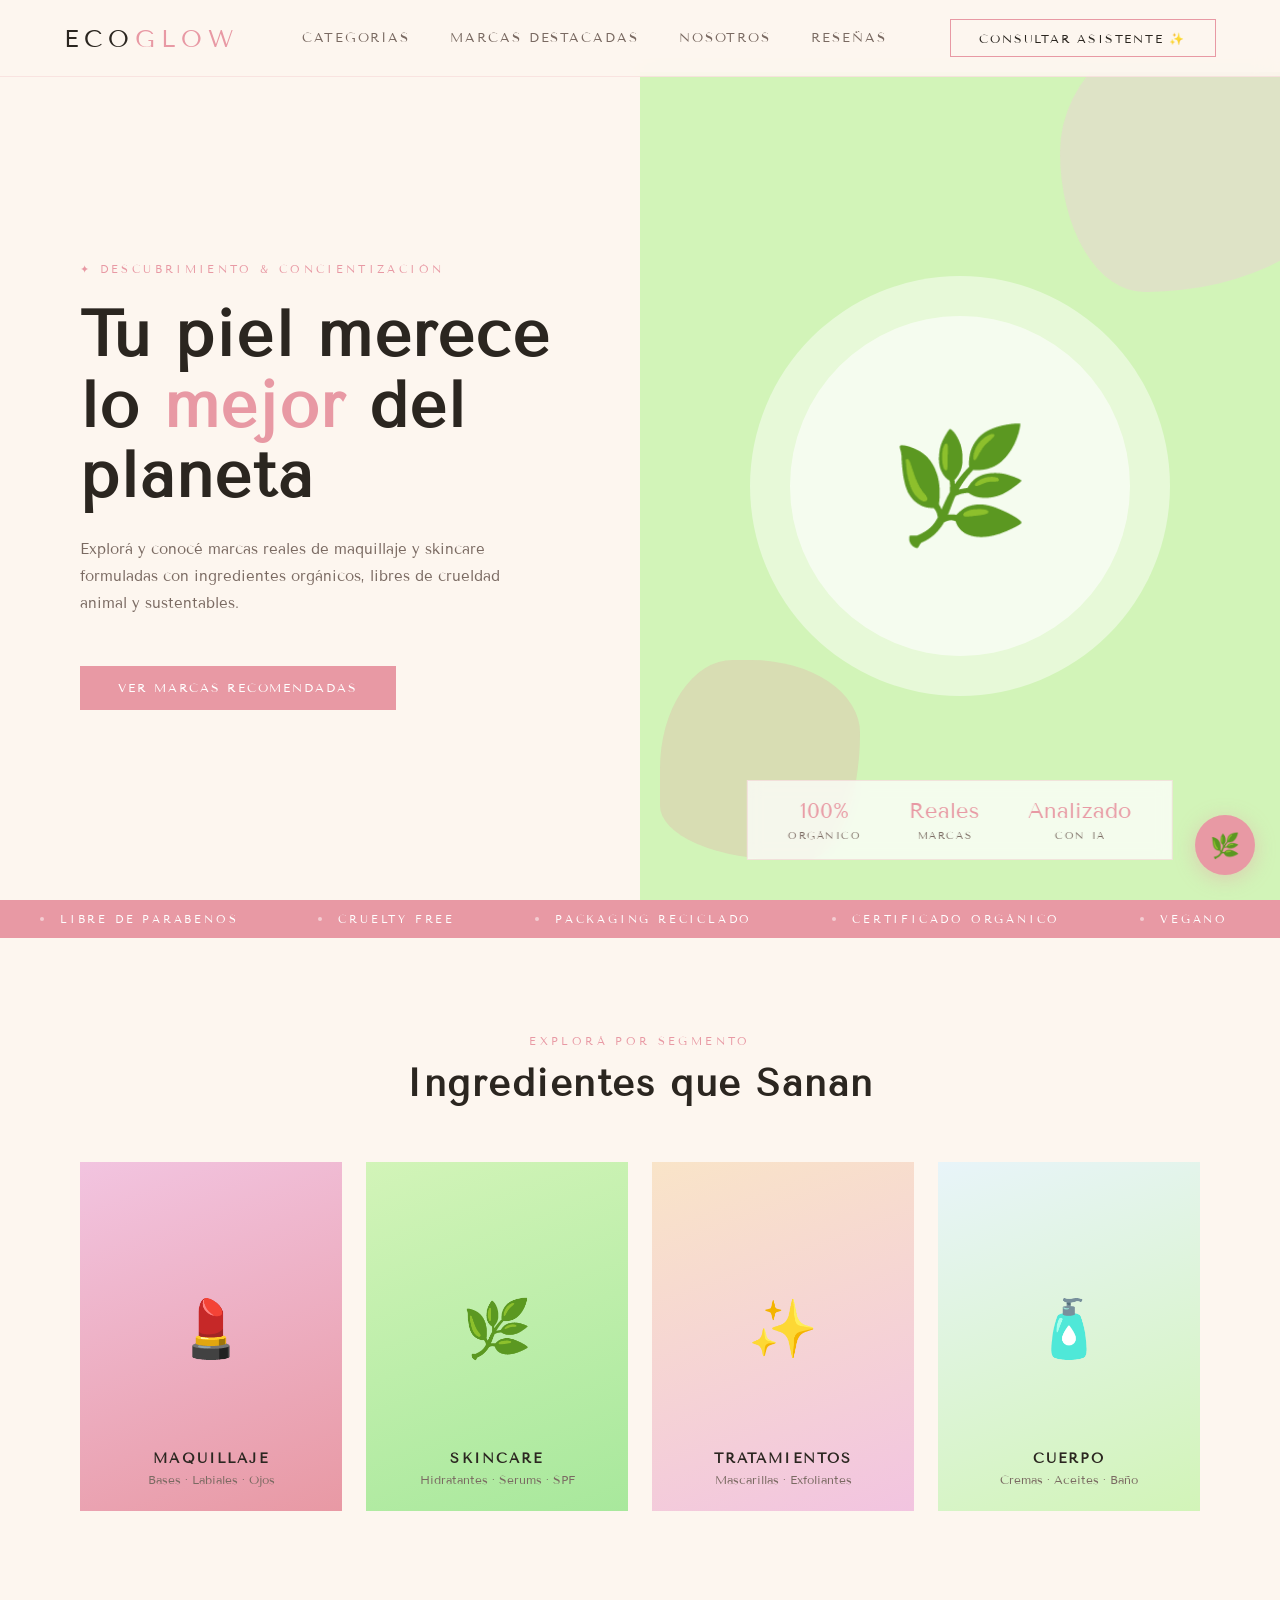
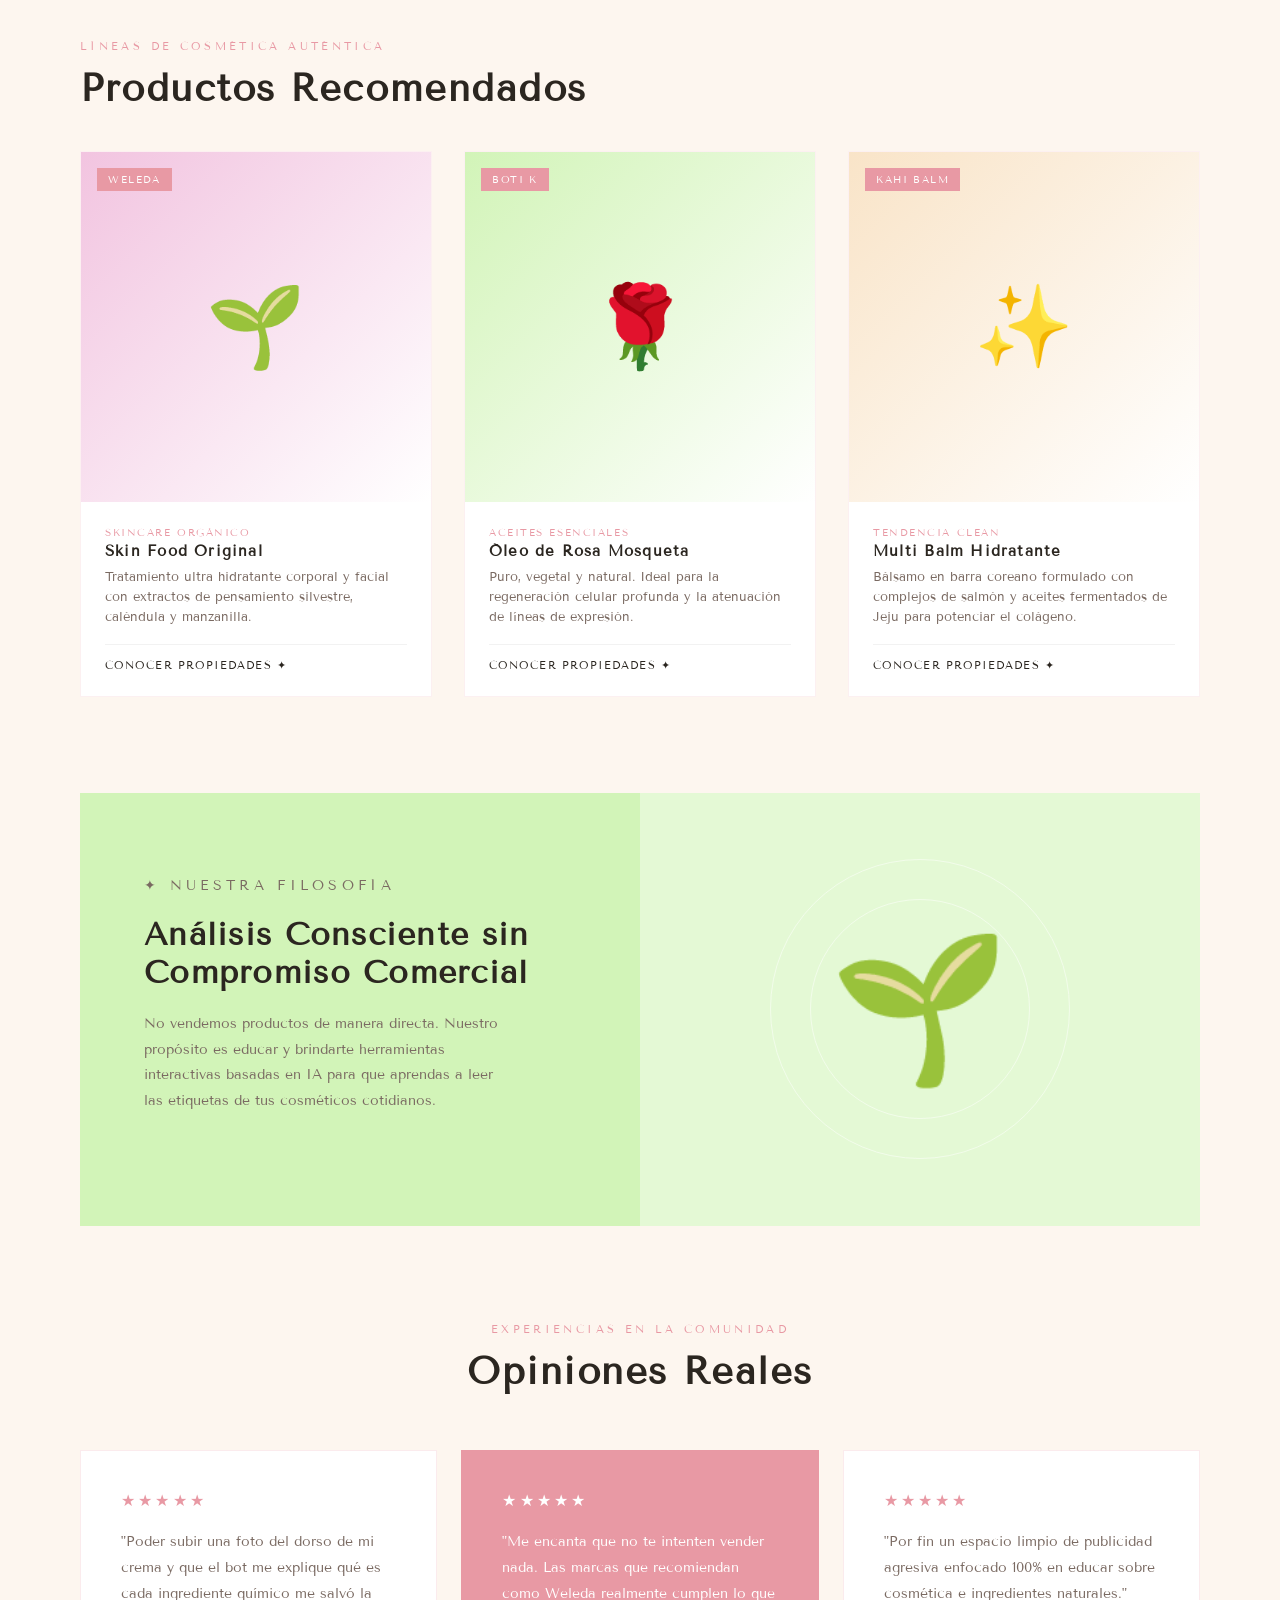
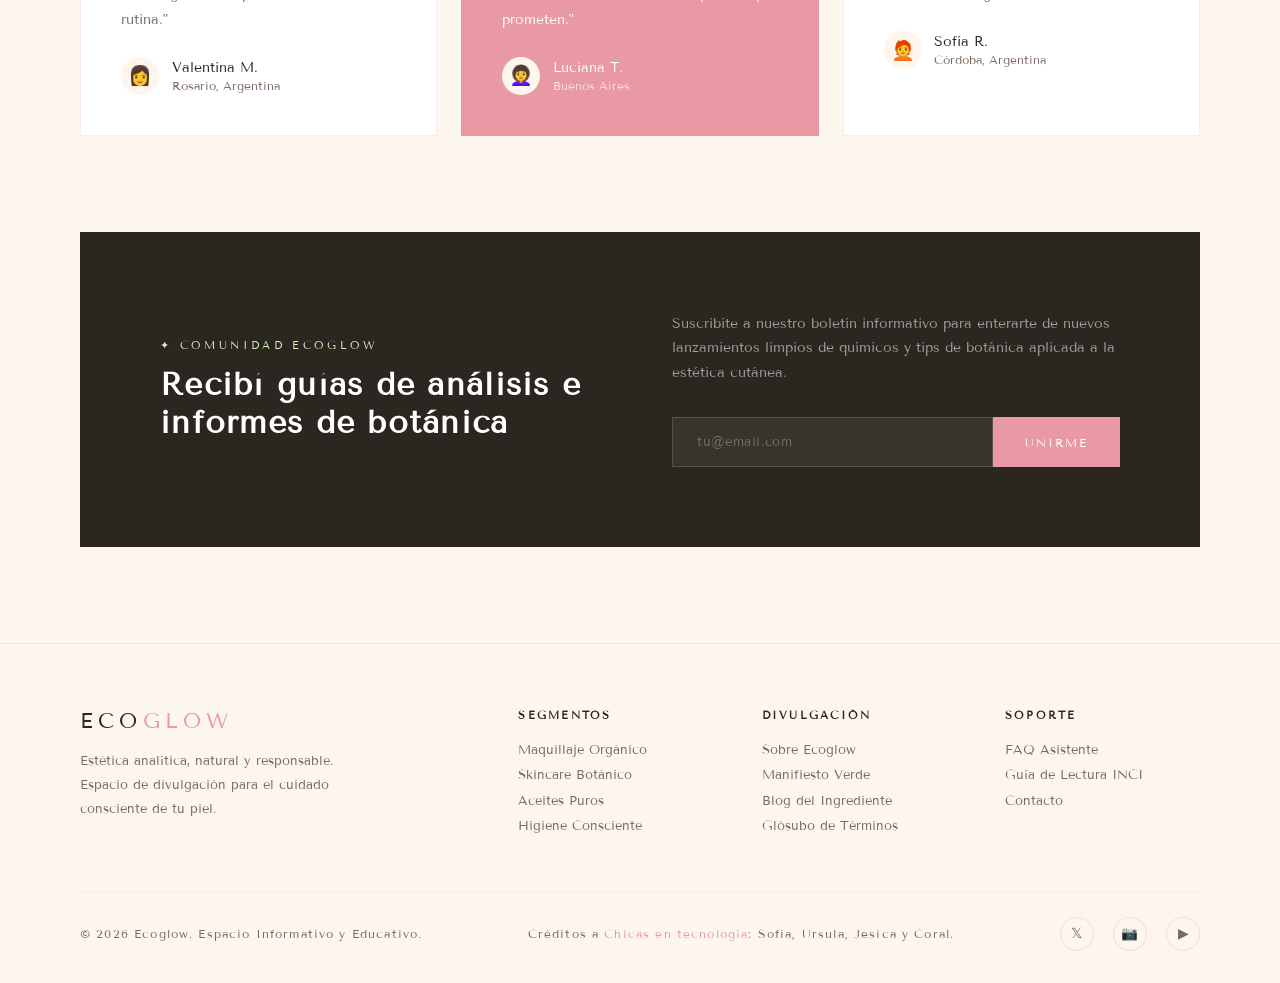
==== ecoglow.html @ 587077df "Add files via upload Ecoglow completo (html+css+script)" ====
<!DOCTYPE html>
<html lang="es">
<head>
  <meta charset="UTF-8" />
  <meta name="viewport" content="width=device-width, initial-scale=1.0"/>
  <title>Ecoglow — Belleza Consciente</title>
  <link href="https://fonts.googleapis.com/css2?family=Tenor+Sans&display=swap" rel="stylesheet"/>
  <style>
    /* ── VARIABLES ── */
    :root {
      --pink-lace:  #F2C4E0;
      --sea-pink:   #E899A4;
      --gossip:     #D2F4B8;
      --cream:      #FDF6EF;
      --dark:       #2B2620;
      --mid:        #7A6A62;
      --white:      #FFFFFF;
      --font:       'Tenor Sans', serif;
    }

    /* ── RESET ── */
    *, *::before, *::after { box-sizing: border-box; margin: 0; padding: 0; }
    html { scroll-behavior: smooth; }
    body {
      font-family: var(--font);
      background: var(--cream);
      color: var(--dark);
      overflow-x: hidden;
    }
    a { text-decoration: none; color: inherit; }
    img { display: block; max-width: 100%; }

    /* ── SCROLLBAR ── */
    ::-webkit-scrollbar { width: 6px; }
    ::-webkit-scrollbar-track { background: var(--cream); }
    ::-webkit-scrollbar-thumb { background: var(--sea-pink); border-radius: 10px; }

    /* ══════════════════════════════════
       NAV
    ══════════════════════════════════ */
    nav {
      position: fixed; top: 0; left: 0; right: 0; z-index: 100;
      display: flex; align-items: center; justify-content: space-between;
      padding: 1.2rem 4rem;
      background: rgba(253,246,239,0.85);
      backdrop-filter: blur(12px);
      border-bottom: 1px solid rgba(232,153,164,0.2);
    }
    .nav-logo {
      font-size: 1.5rem;
      letter-spacing: .25em;
      text-transform: uppercase;
      color: var(--dark);
    }
    .nav-logo span { color: var(--sea-pink); }
    .nav-links {
      display: flex; gap: 2.5rem;
      list-style: none;
      font-size: .8rem;
      letter-spacing: .15em;
      text-transform: uppercase;
    }
    .nav-links a {
      position: relative;
      color: var(--mid);
      transition: color .3s;
    }
    .nav-links a::after {
      content: '';
      position: absolute; left: 0; bottom: -3px;
      width: 0; height: 1px;
      background: var(--sea-pink);
      transition: width .3s;
    }
    .nav-links a:hover { color: var(--dark); }
    .nav-links a:hover::after { width: 100%; }
    .nav-cta {
      font-family: var(--font);
      font-size: .75rem;
      letter-spacing: .15em;
      text-transform: uppercase;
      padding: .65rem 1.8rem;
      border: 1px solid var(--sea-pink);
      background: transparent;
      color: var(--dark);
      cursor: pointer;
      transition: background .3s, color .3s;
    }
    .nav-cta:hover { background: var(--sea-pink); color: var(--white); }

    /* ── HERO ── */
    .hero {
      min-height: 100vh;
      display: grid;
      grid-template-columns: 1fr 1fr;
      padding-top: 72px;
      overflow: hidden;
    }
    .hero-left {
      display: flex; flex-direction: column;
      justify-content: center;
      padding: 5rem 4rem 5rem 5rem;
      background: var(--cream);
      animation: fadeUp .9s ease both;
    }
    .hero-tag {
      font-size: .7rem;
      letter-spacing: .3em;
      text-transform: uppercase;
      color: var(--sea-pink);
      margin-bottom: 1.5rem;
    }
    .hero-title {
      font-size: clamp(2.8rem, 5vw, 4.5rem);
      line-height: 1.1;
      letter-spacing: .02em;
      color: var(--dark);
      margin-bottom: 1.5rem;
    }
    .hero-title em {
      font-style: normal;
      color: var(--sea-pink);
    }
    .hero-sub {
      font-size: .95rem;
      line-height: 1.8;
      color: var(--mid);
      max-width: 440px;
      margin-bottom: 3rem;
    }
    .hero-btns { display: flex; gap: 1rem; flex-wrap: wrap; }
    .btn-primary {
      font-family: var(--font);
      font-size: .78rem;
      letter-spacing: .15em;
      text-transform: uppercase;
      padding: .9rem 2.4rem;
      background: var(--sea-pink);
      color: var(--white);
      border: none;
      cursor: pointer;
      transition: background .3s, transform .2s;
    }
    .btn-primary:hover { background: #d97a87; transform: translateY(-2px); }
    .btn-secondary {
      font-family: var(--font);
      font-size: .78rem;
      letter-spacing: .15em;
      text-transform: uppercase;
      padding: .9rem 2.4rem;
      background: transparent;
      color: var(--dark);
      border: 1px solid var(--dark);
      cursor: pointer;
      transition: border-color .3s, color .3s;
    }
    .btn-secondary:hover { border-color: var(--sea-pink); color: var(--sea-pink); }

    .hero-right {
      position: relative;
      background: var(--gossip);
      overflow: hidden;
      animation: fadeIn 1.2s ease both;
    }
    .hero-right-inner {
      width: 100%; height: 100%;
      display: flex; align-items: center; justify-content: center;
    }
    .hero-circle {
      width: 420px; height: 420px;
      border-radius: 50%;
      background: rgba(255,255,255,0.45);
      display: flex; align-items: center; justify-content: center;
      position: relative;
    }
    .hero-circle-inner {
      width: 340px; height: 340px;
      border-radius: 50%;
      background: rgba(255,255,255,0.6);
      display: flex; align-items: center; justify-content: center;
      font-size: 7rem;
    }
    .hero-blob {
      position: absolute;
      width: 280px; height: 280px;
      border-radius: 60% 40% 70% 30% / 50% 60% 40% 50%;
      background: rgba(242,196,224,0.35);
      top: -60px; right: -60px;
      animation: morphBlob 8s ease-in-out infinite;
    }
    .hero-blob2 {
      position: absolute;
      width: 200px; height: 200px;
      border-radius: 40% 60% 30% 70% / 60% 40% 70% 30%;
      background: rgba(232,153,164,0.25);
      bottom: 40px; left: 20px;
      animation: morphBlob 10s ease-in-out infinite reverse;
    }
    .hero-stats {
      position: absolute;
      bottom: 2.5rem; left: 50%;
      transform: translateX(-50%);
      display: flex; gap: 3rem;
      background: rgba(255,255,255,0.75);
      backdrop-filter: blur(8px);
      padding: 1rem 2.5rem;
      border: 1px solid rgba(232,153,164,0.25);
      white-space: nowrap;
    }
    .stat { text-align: center; }
    .stat-num {
      font-size: 1.4rem;
      color: var(--sea-pink);
      display: block;
    }
    .stat-lbl {
      font-size: .65rem;
      letter-spacing: .15em;
      text-transform: uppercase;
      color: var(--mid);
    }

    /* ══════════════════════════════════
       MARQUEE BAND
    ══════════════════════════════════ */
    .marquee-band {
      background: var(--sea-pink);
      padding: .75rem 0;
      overflow: hidden;
    }
    .marquee-track {
      display: flex;
      width: max-content;
      animation: marqueeScroll 22s linear infinite;
    }
    .marquee-item {
      font-size: .7rem;
      letter-spacing: .25em;
      text-transform: uppercase;
      color: var(--white);
      padding: 0 2.5rem;
      display: flex; align-items: center; gap: 1rem;
    }
    .marquee-dot {
      width: 4px; height: 4px;
      border-radius: 50%;
      background: rgba(255,255,255,0.5);
      flex-shrink: 0;
    }

    /* ══════════════════════════════════
       CATEGORÍAS
    ══════════════════════════════════ */
    .section-cats {
      padding: 6rem 5rem;
    }
    .section-header {
      text-align: center;
      margin-bottom: 3.5rem;
    }
    .section-eyebrow {
      font-size: .7rem;
      letter-spacing: .3em;
      text-transform: uppercase;
      color: var(--sea-pink);
      margin-bottom: .8rem;
    }
    .section-title {
      font-size: clamp(1.8rem, 3vw, 2.8rem);
      letter-spacing: .04em;
      color: var(--dark);
    }
    .cats-grid {
      display: grid;
      grid-template-columns: repeat(4, 1fr);
      gap: 1.5rem;
    }
    .cat-card {
      position: relative;
      aspect-ratio: 3/4;
      overflow: hidden;
      cursor: pointer;
    }
    .cat-card-bg {
      width: 100%; height: 100%;
      transition: transform .6s ease;
    }
    .cat-card:hover .cat-card-bg { transform: scale(1.04); }
    .cat-card:nth-child(1) .cat-card-bg { background: linear-gradient(160deg, var(--pink-lace) 0%, var(--sea-pink) 100%); }
    .cat-card:nth-child(2) .cat-card-bg { background: linear-gradient(160deg, var(--gossip) 0%, #a8e89c 100%); }
    .cat-card:nth-child(3) .cat-card-bg { background: linear-gradient(160deg, #f9e4c8 0%, var(--pink-lace) 100%); }
    .cat-card:nth-child(4) .cat-card-bg { background: linear-gradient(160deg, #e8f4f9 0%, var(--gossip) 100%); }

    .cat-icon {
      position: absolute;
      top: 50%; left: 50%;
      transform: translate(-50%, -60%);
      font-size: 3.5rem;
    }
    .cat-label {
      position: absolute;
      bottom: 1.5rem; left: 1.5rem; right: 1.5rem;
      text-align: center;
    }
    .cat-label h3 {
      font-size: .9rem;
      letter-spacing: .15em;
      text-transform: uppercase;
      color: var(--dark);
      margin-bottom: .3rem;
    }
    .cat-label p {
      font-size: .75rem;
      color: var(--mid);
    }

    /* ══════════════════════════════════
       FEATURED PRODUCTOS
    ══════════════════════════════════ */
    .section-products {
      padding: 2rem 5rem 6rem;
    }
    .products-top {
      display: flex; align-items: flex-end; justify-content: space-between;
      margin-bottom: 2.5rem;
    }
    .view-all {
      font-size: .75rem;
      letter-spacing: .15em;
      text-transform: uppercase;
      color: var(--sea-pink);
      border-bottom: 1px solid var(--sea-pink);
      padding-bottom: 2px;
      cursor: pointer;
      transition: opacity .3s;
    }
    .view-all:hover { opacity: .6; }
    .products-grid {
      display: grid;
      grid-template-columns: repeat(3, 1fr);
      gap: 2rem;
    }
    .product-card {
      position: relative;
      background: var(--white);
      border: 1px solid rgba(232,153,164,0.15);
      transition: box-shadow .3s, transform .3s;
      cursor: pointer;
    }
    .product-card:hover {
      box-shadow: 0 16px 48px rgba(232,153,164,0.15);
      transform: translateY(-4px);
    }
    .product-img {
      aspect-ratio: 1;
      display: flex; align-items: center; justify-content: center;
      font-size: 5rem;
      position: relative;
      overflow: hidden;
    }
    .product-card:nth-child(1) .product-img { background: linear-gradient(135deg, var(--pink-lace), #fff); }
    .product-card:nth-child(2) .product-img { background: linear-gradient(135deg, var(--gossip), #fff); }
    .product-card:nth-child(3) .product-img { background: linear-gradient(135deg, #f9e4c8, #fff); }

    .product-badge {
      position: absolute;
      top: 1rem; left: 1rem;
      font-size: .6rem;
      letter-spacing: .15em;
      text-transform: uppercase;
      background: var(--sea-pink);
      color: var(--white);
      padding: .3rem .7rem;
    }
    .product-info { padding: 1.5rem; }
    .product-brand-tag {
      font-size: .65rem;
      letter-spacing: .15em;
      text-transform: uppercase;
      color: var(--sea-pink);
      margin-bottom: .2rem;
    }
    .product-name {
      font-size: .95rem;
      letter-spacing: .08em;
      color: var(--dark);
      margin-bottom: .4rem;
    }
    .product-desc {
      font-size: .8rem;
      color: var(--mid);
      line-height: 1.6;
      margin-bottom: 1rem;
    }
    .product-footer {
      display: flex; align-items: center; justify-content: space-between;
      border-top: 1px solid rgba(0,0,0,0.05);
      padding-top: .8rem;
    }
    .product-info-link {
      font-family: var(--font);
      font-size: .68rem;
      letter-spacing: .1em;
      text-transform: uppercase;
      color: var(--dark);
      display: flex; align-items: center; gap: .3rem;
    }
    .product-card:hover .product-info-link { color: var(--sea-pink); }

    /* ══════════════════════════════════
       BANNER VERDE
    ══════════════════════════════════ */
    .banner-eco {
      margin: 0 5rem 6rem;
      background: var(--gossip);
      display: grid;
      grid-template-columns: 1fr 1fr;
      overflow: hidden;
      min-height: 420px;
    }
    .banner-content {
      padding: 5rem 4rem;
      display: flex; flex-direction: column; justify-content: center;
    }
    .banner-content .section-eyebrow { text-align: left; margin-bottom: 1rem; }
    .banner-content h2 {
      font-size: clamp(1.8rem, 2.5vw, 2.4rem);
      letter-spacing: .04em;
      color: var(--dark);
      margin-bottom: 1.2rem;
      line-height: 1.2;
    }
    .banner-content p {
      font-size: .9rem;
      line-height: 1.8;
      color: var(--mid);
      margin-bottom: 2rem;
      max-width: 360px;
    }
    .banner-visual {
      background: rgba(255,255,255,0.4);
      display: flex; align-items: center; justify-content: center;
      font-size: 9rem;
      position: relative;
      overflow: hidden;
    }
    .banner-visual::before {
      content: '';
      position: absolute;
      width: 300px; height: 300px;
      border-radius: 50%;
      border: 1px solid rgba(255,255,255,0.5);
      top: 50%; left: 50%;
      transform: translate(-50%, -50%);
    }
    .banner-visual::after {
      content: '';
      position: absolute;
      width: 220px; height: 220px;
      border-radius: 50%;
      border: 1px solid rgba(255,255,255,0.5);
      top: 50%; left: 50%;
      transform: translate(-50%, -50%);
    }

    /* ══════════════════════════════════
       CARRUSEL TESTIMONIOS
    ══════════════════════════════════ */
    .section-testimonials {
      padding: 0 5rem 6rem;
    }
    .testimonials-grid {
      display: grid;
      grid-template-columns: repeat(3, 1fr);
      gap: 1.5rem;
      margin-top: 3rem;
    }
    .testimonial-card {
      padding: 2.5rem;
      border: 1px solid rgba(232,153,164,0.2);
      background: var(--white);
      position: relative;
      transition: transform .3s;
    }
    .testimonial-card:hover { transform: translateY(-4px); }
    .testimonial-card:nth-child(2) {
      background: var(--sea-pink);
      border-color: var(--sea-pink);
    }
    .testimonial-card:nth-child(2) .t-text,
    .testimonial-card:nth-child(2) .t-name { color: var(--white); }
    .testimonial-card:nth-child(2) .t-role { color: rgba(255,255,255,0.7); }
    .testimonial-card:nth-child(2) .t-stars { color: var(--white); }
    .t-stars {
      font-size: 1rem;
      color: var(--sea-pink);
      letter-spacing: .2em;
      margin-bottom: 1.2rem;
    }
    .t-text {
      font-size: .9rem;
      line-height: 1.8;
      color: var(--mid);
      margin-bottom: 1.5rem;
    }
    .t-author { display: flex; align-items: center; gap: .8rem; }
    .t-avatar {
      width: 38px; height: 38px;
      border-radius: 50%;
      font-size: 1.2rem;
      display: flex; align-items: center; justify-content: center;
      background: var(--cream);
    }
    .t-name { font-size: .85rem; color: var(--dark); }
    .t-role { font-size: .72rem; color: var(--mid); margin-top: .1rem; }

    /* ══════════════════════════════════
       NEWSLETTER
    ══════════════════════════════════ */
    .section-newsletter {
      margin: 0 5rem 6rem;
      background: var(--dark);
      padding: 5rem 5rem;
      display: grid;
      grid-template-columns: 1fr 1fr;
      gap: 4rem;
      align-items: center;
    }
    .nl-left .section-eyebrow { text-align: left; color: var(--gossip); }
    .nl-left h2 {
      font-size: clamp(1.8rem, 2.5vw, 2.4rem);
      letter-spacing: .04em;
      color: var(--white);
      margin-top: .8rem;
      line-height: 1.2;
    }
    .nl-right p {
      font-size: .85rem;
      color: rgba(255,255,255,0.55);
      line-height: 1.8;
      margin-bottom: 2rem;
    }
    .nl-form {
      display: flex;
      gap: 0;
    }
    .nl-form input {
      flex: 1;
      font-family: var(--font);
      font-size: .8rem;
      letter-spacing: .05em;
      padding: 1rem 1.5rem;
      border: 1px solid rgba(255,255,255,0.15);
      background: rgba(255,255,255,0.06);
      color: var(--white);
      outline: none;
      transition: border-color .3s;
    }
    .nl-form input::placeholder { color: rgba(255,255,255,0.3); }
    .nl-form input:focus { border-color: var(--sea-pink); }
    .nl-form button {
      font-family: var(--font);
      font-size: .75rem;
      letter-spacing: .15em;
      text-transform: uppercase;
      padding: 1rem 2rem;
      background: var(--sea-pink);
      color: var(--white);
      border: none;
      cursor: pointer;
      white-space: nowrap;
      transition: background .3s;
    }
    .nl-form button:hover { background: #d97a87; }

    /* ══════════════════════════════════
       FOOTER
    ══════════════════════════════════ */
    footer {
      background: var(--cream);
      border-top: 1px solid rgba(232,153,164,0.2);
      padding: 4rem 5rem 2rem;
    }
    .footer-grid {
      display: grid;
      grid-template-columns: 2fr 1fr 1fr 1fr;
      gap: 3rem;
      margin-bottom: 3rem;
    }
    .footer-brand .nav-logo {
      font-size: 1.3rem;
      margin-bottom: 1rem;
    }
    .footer-brand p {
      font-size: .82rem;
      line-height: 1.8;
      color: var(--mid);
      max-width: 260px;
    }
    .footer-col h4 {
      font-size: .7rem;
      letter-spacing: .2em;
      text-transform: uppercase;
      color: var(--dark);
      margin-bottom: 1.2rem;
    }
    .footer-col ul { list-style: none; }
    .footer-col ul li {
      margin-bottom: .6rem;
      font-size: .82rem;
      color: var(--mid);
      cursor: pointer;
      transition: color .3s;
    }
    .footer-col ul li:hover { color: var(--sea-pink); }
    .footer-bottom {
      border-top: 1px solid rgba(232,153,164,0.15);
      padding-top: 1.5rem;
      display: flex; align-items: center; justify-content: space-between;
    }
    .footer-bottom p {
      font-size: .72rem;
      letter-spacing: .1em;
      color: var(--mid);
    }
    .footer-credits {
      font-size: .72rem;
      letter-spacing: .05em;
      color: var(--mid);
    }
    .footer-credits span {
      color: var(--sea-pink);
    }
    .footer-socials { display: flex; gap: 1.2rem; }
    .social-icon {
      width: 34px; height: 34px;
      border: 1px solid rgba(232,153,164,0.3);
      border-radius: 50%;
      display: flex; align-items: center; justify-content: center;
      font-size: .85rem;
      color: var(--mid);
      cursor: pointer;
      transition: border-color .3s, color .3s, background .3s;
    }
    .social-icon:hover {
      border-color: var(--sea-pink);
      color: var(--sea-pink);
    }

    /* ══════════════════════════════════
       ASISTENTE DE CHAT (ECOGLOW INTEGRACIÓN)
    ══════════════════════════════════ */
    #chat-button {
      position: fixed; bottom: 25px; right: 25px;
      width: 60px; height: 60px; background: var(--sea-pink);
      border-radius: 50%; box-shadow: 0 4px 20px rgba(232,153,164,0.4);
      color: white; font-size: 24px;
      display: flex; align-items: center; justify-content: center;
      cursor: pointer; transition: transform 0.3s ease, background 0.3s ease;
      z-index: 9999;
    }
    #chat-button:hover { transform: scale(1.08); background: #d97a87; }

    #chat-container {
      position: fixed; bottom: 95px; right: 25px;
      width: 360px; height: 520px;
      background: rgba(253, 246, 239, 0.9);
      backdrop-filter: blur(12px); -webkit-backdrop-filter: blur(12px);
      border: 1px solid rgba(232, 153, 164, 0.3);
      border-radius: 16px; box-shadow: 0 12px 40px rgba(43, 38, 32, 0.12);
      display: none; flex-direction: column; overflow: hidden; z-index: 9998;
      font-family: var(--font);
    }

    #chat-header {
      background: var(--sea-pink); color: var(--white); padding: 15px 20px;
      font-size: .85rem; letter-spacing: 0.1em; text-transform: uppercase;
      display: flex; justify-content: space-between; align-items: center;
    }
    #close-btn { cursor: pointer; font-size: 20px; opacity: 0.8; }

    #chat-box { flex: 1; padding: 15px; overflow-y: auto; display: flex; flex-direction: column; gap: 10px; font-family: sans-serif; }

    .message { max-width: 80%; padding: 10px 14px; border-radius: 14px; font-size: 13px; line-height: 1.4; word-wrap: break-word; animation: fadeIn 0.3s ease; }
    .user-message { background: var(--sea-pink); color: var(--white); align-self: flex-end; border-bottom-right-radius: 2px; }
    .bot-message { background: var(--white); color: var(--dark); align-self: flex-start; border-bottom-left-radius: 2px; border: 1px solid rgba(232,153,164,0.15); }
    
    .chat-img { max-width: 100%; border-radius: 8px; margin-top: 5px; display: block; }

    #input-container { padding: 12px; background: rgba(253, 246, 239, 0.6); border-top: 1px solid rgba(232, 153, 164, 0.15); display: flex; gap: 8px; align-items: center; position: relative; }
    #user-input { flex: 1; padding: 10px 14px; border: 1px solid rgba(232, 153, 164, 0.25); border-radius: 20px; outline: none; font-size: 13px; background: var(--white); color: var(--dark); }
    #user-input:focus { border-color: var(--sea-pink); }
    
    .file-label { background: var(--white); color: var(--mid); width: 36px; height: 36px; border-radius: 50%; display: flex; align-items: center; justify-content: center; cursor: pointer; font-size: 16px; transition: background 0.2s; border: 1px solid rgba(232,153,164,0.15); }
    .file-label:hover { background: var(--cream); }
    #file-input { display: none; }

    #send-btn { background: var(--dark); color: var(--white); border: none; width: 36px; height: 36px; border-radius: 50%; cursor: pointer; display: flex; align-items: center; justify-content: center; font-size: 14px; transition: background .3s; }
    #send-btn:hover { background: var(--sea-pink); }

    #preview-container { display: none; padding: 8px 15px; background: var(--white); border-top: 1px solid rgba(232, 153, 164, 0.15); align-items: center; gap: 10px; }
    #img-preview { height: 40px; width: 40px; object-fit: cover; border-radius: 5px; }
    #remove-preview { cursor: pointer; color: #d9534f; font-weight: bold; font-size: 14px; }

    /* ══════════════════════════════════
       ANIMACIONES
    ══════════════════════════════════ */
    @keyframes fadeUp {
      from { opacity: 0; transform: translateY(30px); }
      to   { opacity: 1; transform: translateY(0); }
    }
    @keyframes fadeIn {
      from { opacity: 0; transform: translateY(8px); }
      to   { opacity: 1; transform: translateY(0); }
    }
    @keyframes morphBlob {
      0%, 100% { border-radius: 60% 40% 70% 30% / 50% 60% 40% 50%; }
      33%       { border-radius: 40% 60% 30% 70% / 60% 40% 70% 30%; }
      66%       { border-radius: 70% 30% 50% 50% / 30% 70% 60% 40%; }
    }
    @keyframes marqueeScroll {
      from { transform: translateX(0); }
      to   { transform: translateX(-50%); }
    }

    /* scroll-reveal */
    .reveal {
      opacity: 0;
      transform: translateY(24px);
      transition: opacity .7s ease, transform .7s ease;
    }
    .reveal.visible {
      opacity: 1;
      transform: translateY(0);
    }

    /* ══════════════════════════════════
       RESPONSIVE
    ══════════════════════════════════ */
    @media (max-width: 1024px) {
      nav { padding: 1.2rem 2rem; }
      .hero { grid-template-columns: 1fr; min-height: auto; }
      .hero-right { min-height: 340px; }
      .hero-left { padding: 4rem 2rem 3rem; }
      .cats-grid { grid-template-columns: repeat(2, 1fr); }
      .products-grid { grid-template-columns: repeat(2, 1fr); }
      .banner-eco { margin: 0 2rem 4rem; grid-template-columns: 1fr; }
      .banner-visual { min-height: 200px; }
      .testimonials-grid { grid-template-columns: 1fr; }
      .section-newsletter { margin: 0 2rem 4rem; grid-template-columns: 1fr; gap: 2rem; }
      .section-cats, .section-products, .section-testimonials { padding: 4rem 2rem; }
      .footer-grid { grid-template-columns: 1fr 1fr; }
      footer { padding: 3rem 2rem 1.5rem; }
      #chat-container { width: calc(100% - 50px); bottom: 90px; right: 25px; }
      .footer-bottom { flex-direction: column; gap: 1rem; text-align: center; }
    }
  </style>
</head>
<body>

  <!-- ── NAV ── -->
  <nav>
    <div class="nav-logo">Eco<span>glow</span></div>
    <ul class="nav-links">
      <li><a href="#categorias">Categorías</a></li>
      <li><a href="#productos">Marcas Destacadas</a></li>
      <li><a href="#nosotros">Nosotros</a></li>
      <li><a href="#testimonios">Reseñas</a></li>
    </ul>
    <button class="nav-cta" onclick="toggleChat()">Consultar Asistente ✨</button>
  </nav>

  <!-- ── HERO ── -->
  <section class="hero">
    <div class="hero-left">
      <p class="hero-tag">✦ Descubrimiento &amp; Concientización</p>
      <h1 class="hero-title">Tu piel merece lo <em>mejor</em> del planeta</h1>
      <p class="hero-sub">Explorá y conocé marcas reales de maquillaje y skincare formuladas con ingredientes orgánicos, libres de crueldad animal y sustentables.</p>
      <div class="hero-btns">
        <a href="#productos" class="btn-primary" style="display:inline-block; text-align:center;">Ver marcas recomendadas</a>
      </div>
    </div>
    <div class="hero-right">
      <div class="hero-blob"></div>
      <div class="hero-blob2"></div>
      <div class="hero-right-inner">
        <div class="hero-circle">
          <div class="hero-circle-inner">🌿</div>
        </div>
      </div>
      <div class="hero-stats">
        <div class="stat">
          <span class="stat-num">100%</span>
          <span class="stat-lbl">Orgánico</span>
        </div>
        <div class="stat">
          <span class="stat-num">Reales</span>
          <span class="stat-lbl">Marcas</span>
        </div>
        <div class="stat">
          <span class="stat-num">Analizado</span>
          <span class="stat-lbl">Con IA</span>
        </div>
      </div>
    </div>
  </section>

  <!-- ── MARQUEE ── -->
  <div class="marquee-band">
    <div class="marquee-track">
      <span class="marquee-item"><span class="marquee-dot"></span>Libre de Parabenos</span>
      <span class="marquee-item"><span class="marquee-dot"></span>Cruelty Free</span>
      <span class="marquee-item"><span class="marquee-dot"></span>Packaging Reciclado</span>
      <span class="marquee-item"><span class="marquee-dot"></span>Certificado Orgánico</span>
      <span class="marquee-item"><span class="marquee-dot"></span>Vegano</span>
      <span class="marquee-item"><span class="marquee-dot"></span>Dermatológicamente Testeado</span>
      <span class="marquee-item"><span class="marquee-dot"></span>Sin Sulfatos</span>
      <span class="marquee-item"><span class="marquee-dot"></span>Libre de Parabenos</span>
      <span class="marquee-item"><span class="marquee-dot"></span>Cruelty Free</span>
      <span class="marquee-item"><span class="marquee-dot"></span>Packaging Reciclado</span>
      <span class="marquee-item"><span class="marquee-dot"></span>Certificado Orgánico</span>
      <span class="marquee-item"><span class="marquee-dot"></span>Vegano</span>
      <span class="marquee-item"><span class="marquee-dot"></span>Dermatológicamente Testeado</span>
      <span class="marquee-item"><span class="marquee-dot"></span>Sin Sulfatos</span>
    </div>
  </div>

  <!-- ── CATEGORÍAS ── -->
  <section class="section-cats reveal" id="categorias">
    <div class="section-header">
      <p class="section-eyebrow">Explorá por segmento</p>
      <h2 class="section-title">Ingredientes que Sanan</h2>
    </div>
    <div class="cats-grid">
      <div class="cat-card">
        <div class="cat-card-bg"></div>
        <div class="cat-icon">💄</div>
        <div class="cat-label"><h3>Maquillaje</h3><p>Bases · Labiales · Ojos</p></div>
      </div>
      <div class="cat-card">
        <div class="cat-card-bg"></div>
        <div class="cat-icon">🌿</div>
        <div class="cat-label"><h3>Skincare</h3><p>Hidratantes · Serums · SPF</p></div>
      </div>
      <div class="cat-card">
        <div class="cat-card-bg"></div>
        <div class="cat-icon">✨</div>
        <div class="cat-label"><h3>Tratamientos</h3><p>Mascarillas · Exfoliantes</p></div>
      </div>
      <div class="cat-card">
        <div class="cat-card-bg"></div>
        <div class="cat-icon">🧴</div>
        <div class="cat-label"><h3>Cuerpo</h3><p>Cremas · Aceites · Baño</p></div>
      </div>
    </div>
  </section>

  <!-- ── PRODUCTOS ── -->
  <section class="section-products reveal" id="productos">
    <div class="products-top">
      <div>
        <p class="section-eyebrow">Líneas de Cosmética Auténtica</p>
        <h2 class="section-title">Productos Recomendados</h2>
      </div>
    </div>
    <div class="products-grid">
      <div class="product-card">
        <div class="product-img">
          <div class="product-badge">Weleda</div>
          🌱
        </div>
        <div class="product-info">
          <p class="product-brand-tag">Skincare Orgánico</p>
          <h3 class="product-name">Skin Food Original</h3>
          <p class="product-desc">Tratamiento ultra hidratante corporal y facial con extractos de pensamiento silvestre, caléndula y manzanilla.</p>
          <div class="product-footer">
            <span class="product-info-link">Conocer propiedades ✦</span>
          </div>
        </div>
      </div>
      <div class="product-card">
        <div class="product-img">
          <div class="product-badge">Boti K</div>
          🌹
        </div>
        <div class="product-info">
          <p class="product-brand-tag">Aceites Esenciales</p>
          <h3 class="product-name">Óleo de Rosa Mosqueta</h3>
          <p class="product-desc">Puro, vegetal y natural. Ideal para la regeneración celular profunda y la atenuación de líneas de expresión.</p>
          <div class="product-footer">
            <span class="product-info-link">Conocer propiedades ✦</span>
          </div>
        </div>
      </div>
      <div class="product-card">
        <div class="product-img">
          <div class="product-badge">Kahi Balm</div>
          ✨
        </div>
        <div class="product-info">
          <p class="product-brand-tag">Tendencia Clean</p>
          <h3 class="product-name">Multi Balm Hidratante</h3>
          <p class="product-desc">Bálsamo en barra coreano formulado con complejos de salmón y aceites fermentados de Jeju para potenciar el colágeno.</p>
          <div class="product-footer">
            <span class="product-info-link">Conocer propiedades ✦</span>
          </div>
        </div>
      </div>
    </div>
  </section>

  <!-- ── BANNER ECO ── -->
  <div class="banner-eco reveal">
    <div class="banner-content">
      <p class="section-eyebrow">✦ Nuestra filosofía</p>
      <h2>Análisis Consciente sin Compromiso Comercial</h2>
      <p>No vendemos productos de manera directa. Nuestro propósito es educar y brindarte herramientas interactivas basadas en IA para que aprendas a leer las etiquetas de tus cosméticos cotidianos.</p>
    </div>
    <div class="banner-visual">🌱</div>
  </div>

  <!-- ── TESTIMONIOS ── -->
  <section class="section-testimonials reveal" id="testimonios">
    <div class="section-header">
      <p class="section-eyebrow">Experiencias en la Comunidad</p>
      <h2 class="section-title">Opiniones Reales</h2>
    </div>
    <div class="testimonials-grid">
      <div class="testimonial-card">
        <div class="t-stars">★★★★★</div>
        <p class="t-text">"Poder subir una foto del dorso de mi crema y que el bot me explique qué es cada ingrediente químico me salvó la rutina."</p>
        <div class="t-author">
          <div class="t-avatar">👩</div>
          <div>
            <div class="t-name">Valentina M.</div>
            <div class="t-role">Rosario, Argentina</div>
          </div>
        </div>
      </div>
      <div class="testimonial-card">
        <div class="t-stars">★★★★★</div>
        <p class="t-text">"Me encanta que no te intenten vender nada. Las marcas que recomiendan como Weleda realmente cumplen lo que prometen."</p>
        <div class="t-author">
          <div class="t-avatar">👩‍🦱</div>
          <div>
            <div class="t-name">Luciana T.</div>
            <div class="t-role">Buenos Aires</div>
          </div>
        </div>
      </div>
      <div class="testimonial-card">
        <div class="t-stars">★★★★★</div>
        <p class="t-text">"Por fin un espacio limpio de publicidad agresiva enfocado 100% en educar sobre cosmética e ingredientes naturales."</p>
        <div class="t-author">
          <div class="t-avatar">🧑‍🦰</div>
          <div>
            <div class="t-name">Sofía R.</div>
            <div class="t-role">Córdoba, Argentina</div>
          </div>
        </div>
      </div>
    </div>
  </section>

  <!-- ── NEWSLETTER ── -->
  <div class="section-newsletter reveal">
    <div class="nl-left">
      <p class="section-eyebrow">✦ Comunidad Ecoglow</p>
      <h2>Recibí guías de análisis e informes de botánica</h2>
    </div>
    <div class="nl-right">
      <p>Suscribite a nuestro boletín informativo para enterarte de nuevos lanzamientos limpios de químicos y tips de botánica aplicada a la estética cutánea.</p>
      <div class="nl-form">
        <input type="email" placeholder="tu@email.com" />
        <button>Unirme</button>
      </div>
    </div>
  </div>

  <!-- ── FOOTER ── -->
  <footer id="nosotros">
    <div class="footer-grid">
      <div class="footer-brand">
        <div class="nav-logo">Eco<span>glow</span></div>
        <p>Estética analítica, natural y responsable. Espacio de divulgación para el cuidado consciente de tu piel.</p>
      </div>
      <div class="footer-col">
        <h4>Segmentos</h4>
        <ul>
          <li>Maquillaje Orgánico</li>
          <li>Skincare Botánico</li>
          <li>Aceites Puros</li>
          <li>Higiene Consciente</li>
        </ul>
      </div>
      <div class="footer-col">
        <h4>Divulgación</h4>
        <ul>
          <li>Sobre Ecoglow</li>
          <li>Manifiesto Verde</li>
          <li>Blog del Ingrediente</li>
          <li>Glósubo de Términos</li>
        </ul>
      </div>
      <div class="footer-col">
        <h4>Soporte</h4>
        <ul>
          <li>FAQ Asistente</li>
          <li>Guía de Lectura INCI</li>
          <li>Contacto</li>
        </ul>
      </div>
    </div>
    <div class="footer-bottom">
      <p>© 2026 Ecoglow. Espacio Informativo y Educativo.</p>
      <p class="footer-credits">Créditos a <span>Chicas en tecnología</span>: Sofia, Ursula, Jesica y Coral.</p>
      <div class="footer-socials">
        <div class="social-icon">𝕏</div>
        <div class="social-icon">📷</div>
        <div class="social-icon">▶</div>
      </div>
    </div>
  </footer>

  <!-- ── CHAT ECOGLOW ── -->
  <div id="chat-button" onclick="toggleChat()">🌿</div>

  <div id="chat-container">
    <div id="chat-header">
        <span>Asistente Natural ✦ EcoGlow</span>
        <span id="close-btn" onclick="toggleChat()">×</span>
    </div>
    
    <div id="chat-box">
        <div class="message bot-message">¡Hola! ¿Cómo puedo ayudarte hoy? Podés consultarme sobre rutinas o subir una foto de los ingredientes del dorso de tu cosmético para que analicemos su pureza juntos. ✨</div>
    </div>
    
    <div id="preview-container">
        <img id="img-preview" src="" alt="Preview">
        <span style="font-size: 11px; color: var(--mid); flex: 1;">Imagen cargada lista para analizar</span>
        <span id="remove-preview" onclick="clearImagePreview()">×</span>
    </div>
    
    <div id="input-container">
        <label for="file-input" class="file-label">📎</label>
        <input type="file" id="file-input" accept="image/*" onchange="previewImage(event)">
        
        <input type="text" id="user-input" placeholder="Pregúntame algo..." onkeypress="handleKeyPress(event)">
        <button id="send-btn" onclick="sendMessage()">➤</button>
    </div>
  </div>

  <audio id="sound-send" src="tu-sonido-enviar.mp3" preload="auto"></audio>
  <audio id="sound-receive" src="tu-sonido-recibir.mp3" preload="auto"></audio>

  <script>
    const reveals = document.querySelectorAll('.reveal');
    const io = new IntersectionObserver((entries) => {
      entries.forEach(e => {
        if (e.isIntersecting) { e.target.classList.add('visible'); io.unobserve(e.target); }
      });
    }, { threshold: 0.1 });
    reveals.forEach(r => io.observe(r));

    const sendAudio = document.getElementById("sound-send");
    const receiveAudio = document.getElementById("sound-receive");
    let selectedImageBase64 = null;

    function toggleChat() {
        const chatContainer = document.getElementById("chat-container");
        chatContainer.style.display = (chatContainer.style.display === "none" || chatContainer.style.display === "") ? "flex" : "none";
    }

    function handleKeyPress(event) {
        if (event.key === "Enter") sendMessage();
    }

    function previewImage(event) {
        const file = event.target.files[0];
        if (!file) return;

        const reader = new FileReader();
        reader.onload = function(e) {
            selectedImageBase64 = e.target.result;
            document.getElementById("img-preview").src = selectedImageBase64;
            document.getElementById("preview-container").style.display = "flex";
        }
        reader.readAsDataURL(file);
    }

    function clearImagePreview() {
        selectedImageBase64 = null;
        document.getElementById("file-input").value = "";
        document.getElementById("preview-container").style.display = "none";
    }

    async function sendMessage() {
        const inputField = document.getElementById("user-input");
        const chatBox = document.getElementById("chat-box");
        const message = inputField.value.trim();
        
        if (!message && !selectedImageBase64) return;

        let userMessageHTML = `<div class="message user-message">`;
        if (selectedImageBase64) {
            userMessageHTML += `<img src="${selectedImageBase64}" class="chat-img" />`;
        }
        if (message) {
            userMessageHTML += `<p style="margin: 5px 0 0 0;">${message}</p>`;
        }
        userMessageHTML += `</div>`;
        
        chatBox.innerHTML += userMessageHTML;
        
        const imageToSend = selectedImageBase64;
        clearImagePreview();
        inputField.value = "";
        chatBox.scrollTop = chatBox.scrollHeight;

        try { sendAudio.play(); } catch(err) {}

        try {
            const response = await fetch('https://chat-de-productos-naturales-3.onrender.com/chat', {
                method: 'POST',
                headers: { 'Content-Type': 'application/json' },
                body: JSON.stringify({ 
                    message: message,
                    image: imageToSend 
                })
            });

            if (!response.ok) {
                const errorData = await response.json().catch(() => ({}));
                const serverMsg = errorData.reply || errorData.error || `Código: ${response.status}`;
                chatBox.innerHTML += `<div class="message bot-message" style="color:#d9534f;">Error: ${serverMsg}</div>`;
                chatBox.scrollTop = chatBox.scrollHeight;
                return;
            }

            const data = await response.json();
            
            if (data.reply) {
                chatBox.innerHTML += `<div class="message bot-message">${data.reply}</div>`;
                try { receiveAudio.play(); } catch(err) {}
            } else {
                chatBox.innerHTML += `<div class="message bot-message" style="color:#d9534f;">Error en formato de respuesta del servidor.</div>`;
            }
        } catch (error) {
            chatBox.innerHTML += `<div class="message bot-message" style="color:#d9534f;">Error técnico de conexión: ${error.message}</div>`;
        }
        
        chatBox.scrollTop = chatBox.scrollHeight;
    }
  </script>
</body>
</html>
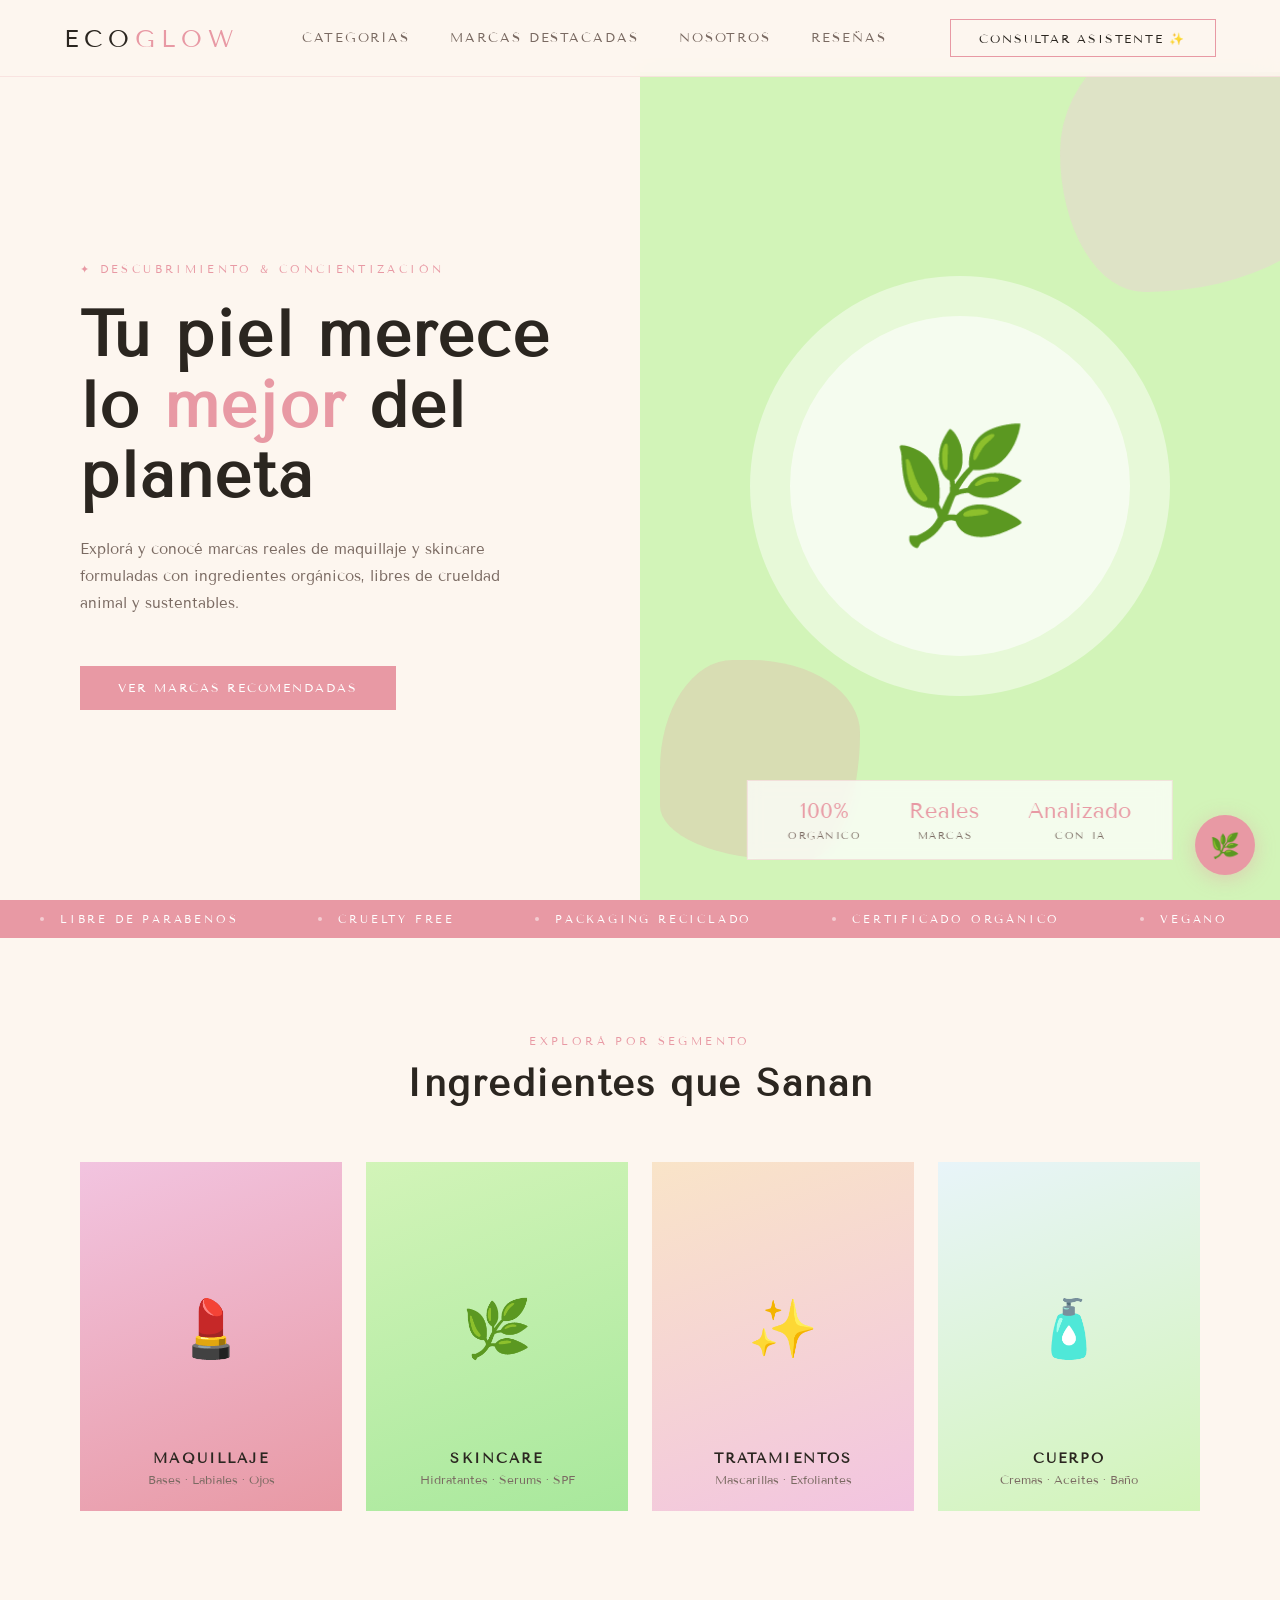
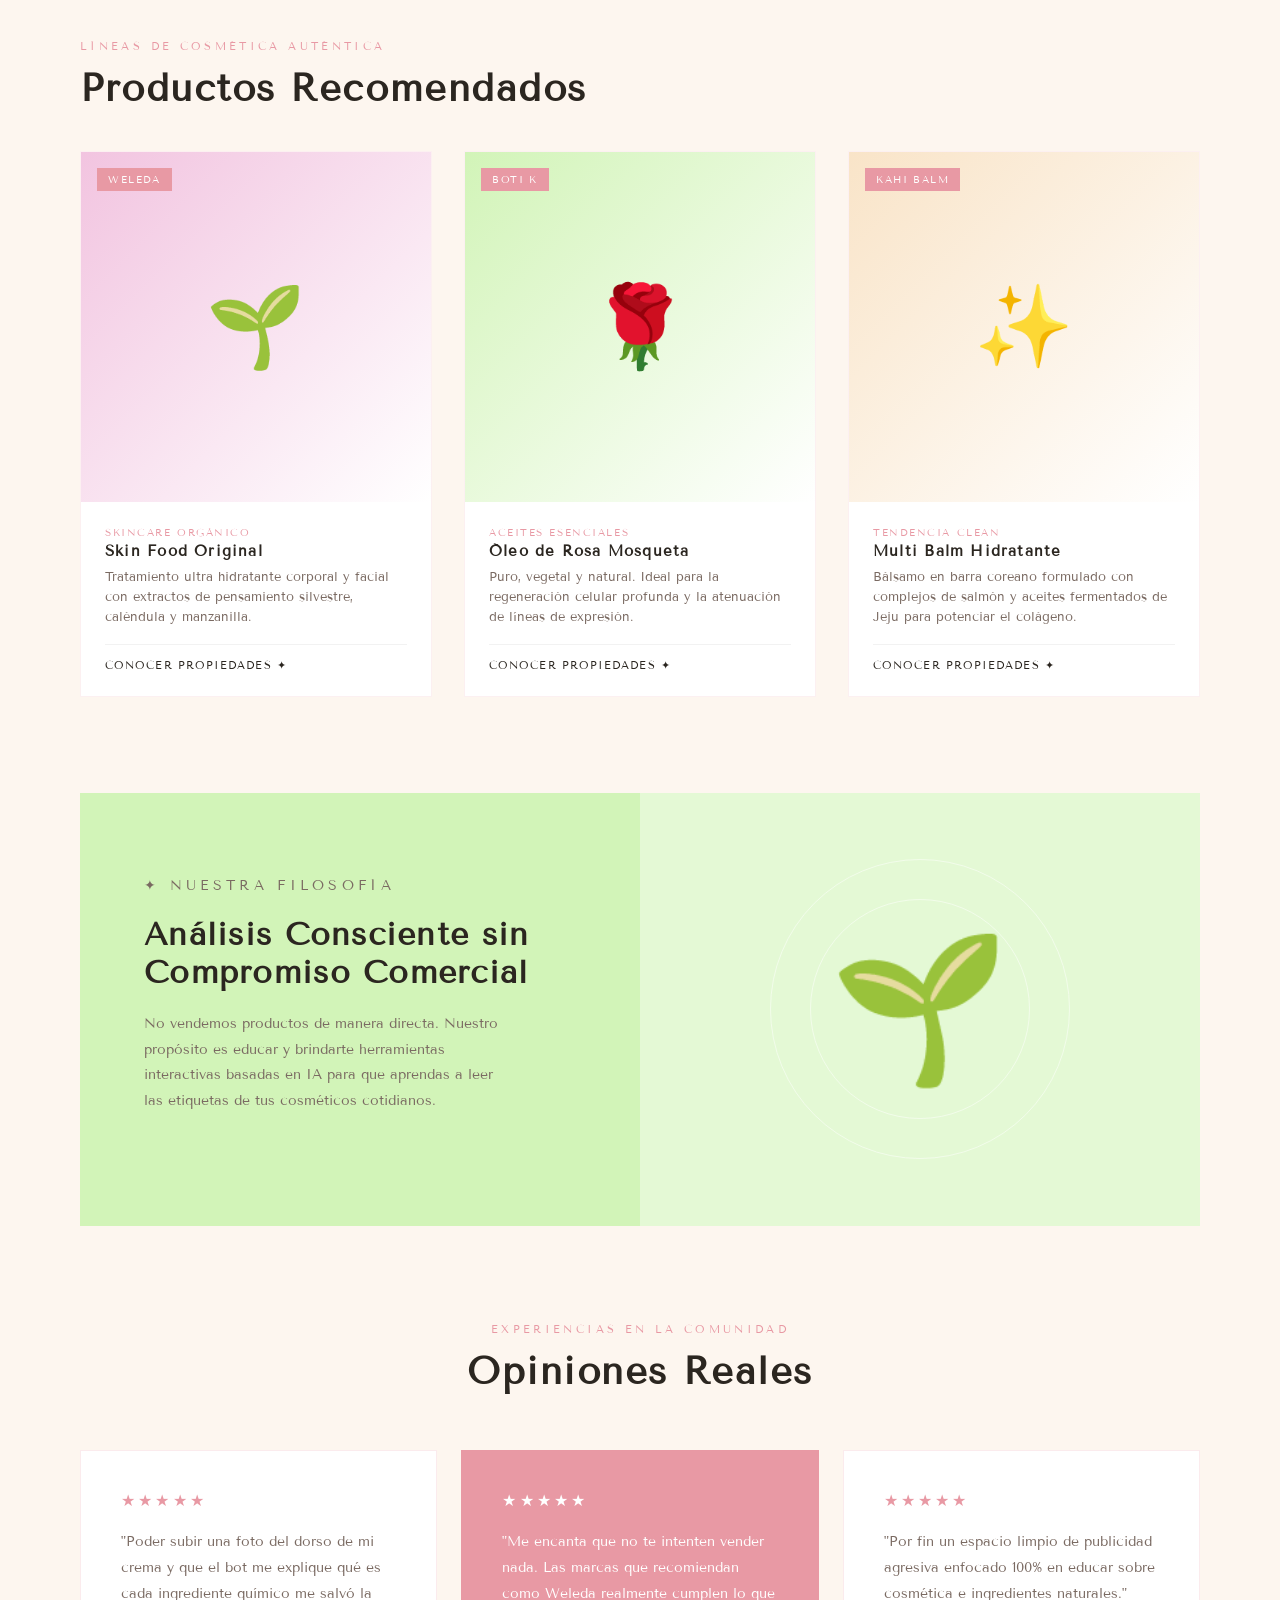
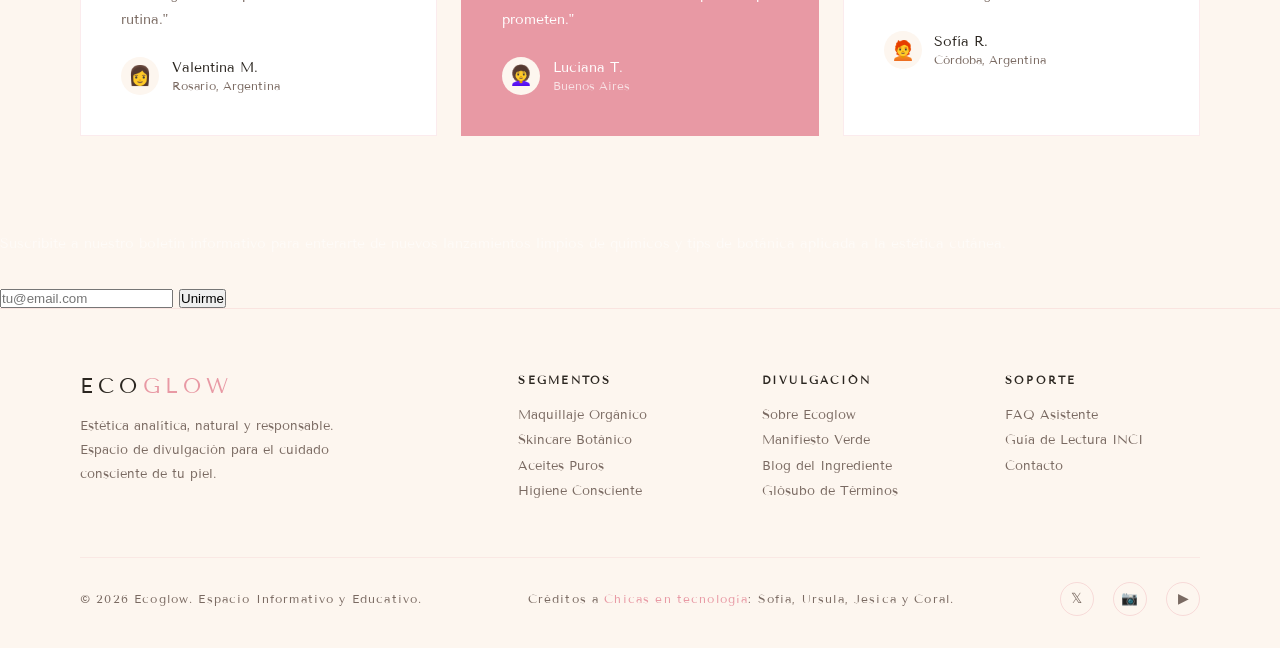
==== commit 9d879a99: "Update print statement from 'Hello' to 'Goodbye'" ====
--- a/ecoglow.html
+++ b/ecoglow.html
@@ -963,19 +963,13 @@
   </section>
 
   <!-- ── NEWSLETTER ── -->
-  <div class="section-newsletter reveal">
-    <div class="nl-left">
-      <p class="section-eyebrow">✦ Comunidad Ecoglow</p>
-      <h2>Recibí guías de análisis e informes de botánica</h2>
-    </div>
-    <div class="nl-right">
-      <p>Suscribite a nuestro boletín informativo para enterarte de nuevos lanzamientos limpios de químicos y tips de botánica aplicada a la estética cutánea.</p>
-      <div class="nl-form">
-        <input type="email" placeholder="tu@email.com" />
-        <button>Unirme</button>
-      </div>
-    </div>
-  </div>
+  <div class="nl-right">
+  <p>Suscribite a nuestro boletín informativo para enterarte de nuevos lanzamientos limpios de químicos y tips de botánica aplicada a la estética cutánea.</p>
+  <form id="newsletter-form" onsubmit="registrarEmail(event)">
+    <input type="email" id="nl-email" placeholder="tu@email.com" required />
+    <button type="submit">Unirme</button>
+  </form>
+</div>
 
   <!-- ── FOOTER ── -->
   <footer id="nosotros">
@@ -1153,4 +1147,4 @@
     }
   </script>
 </body>
-</html>+</html>
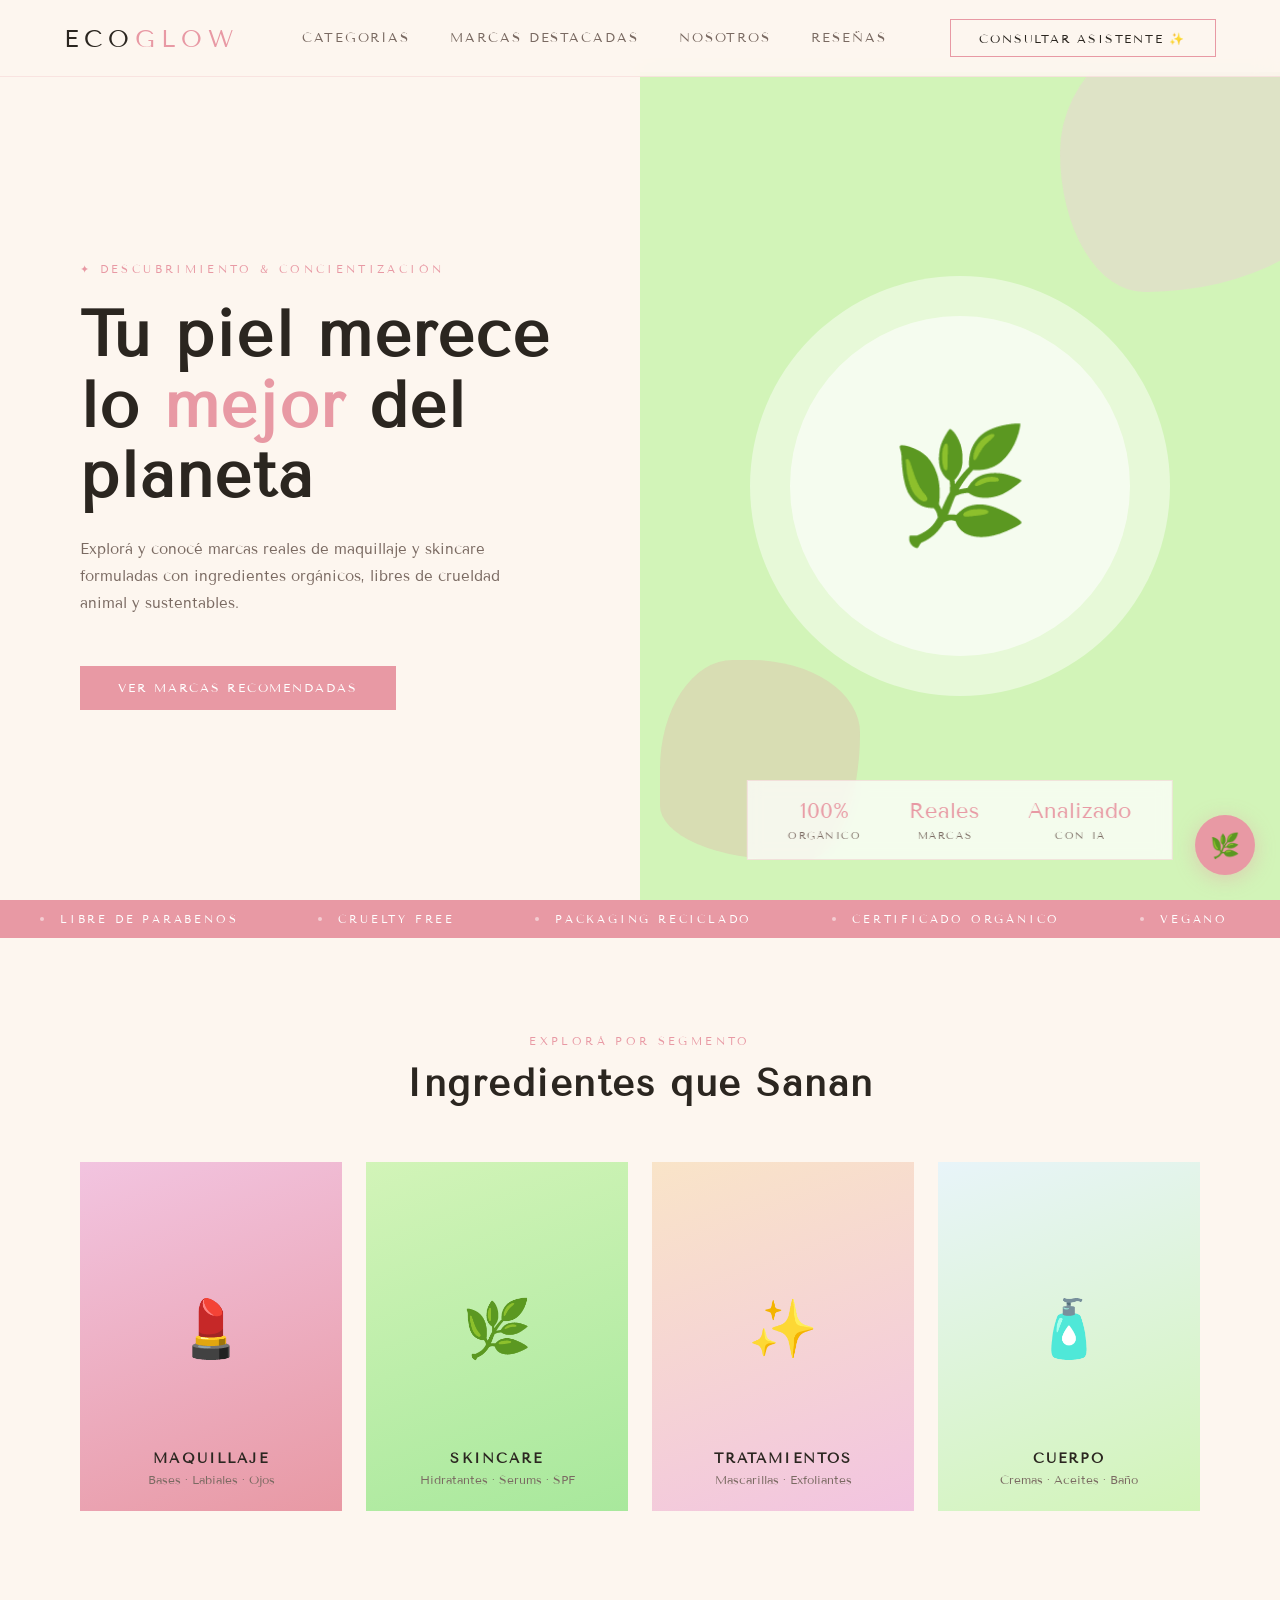
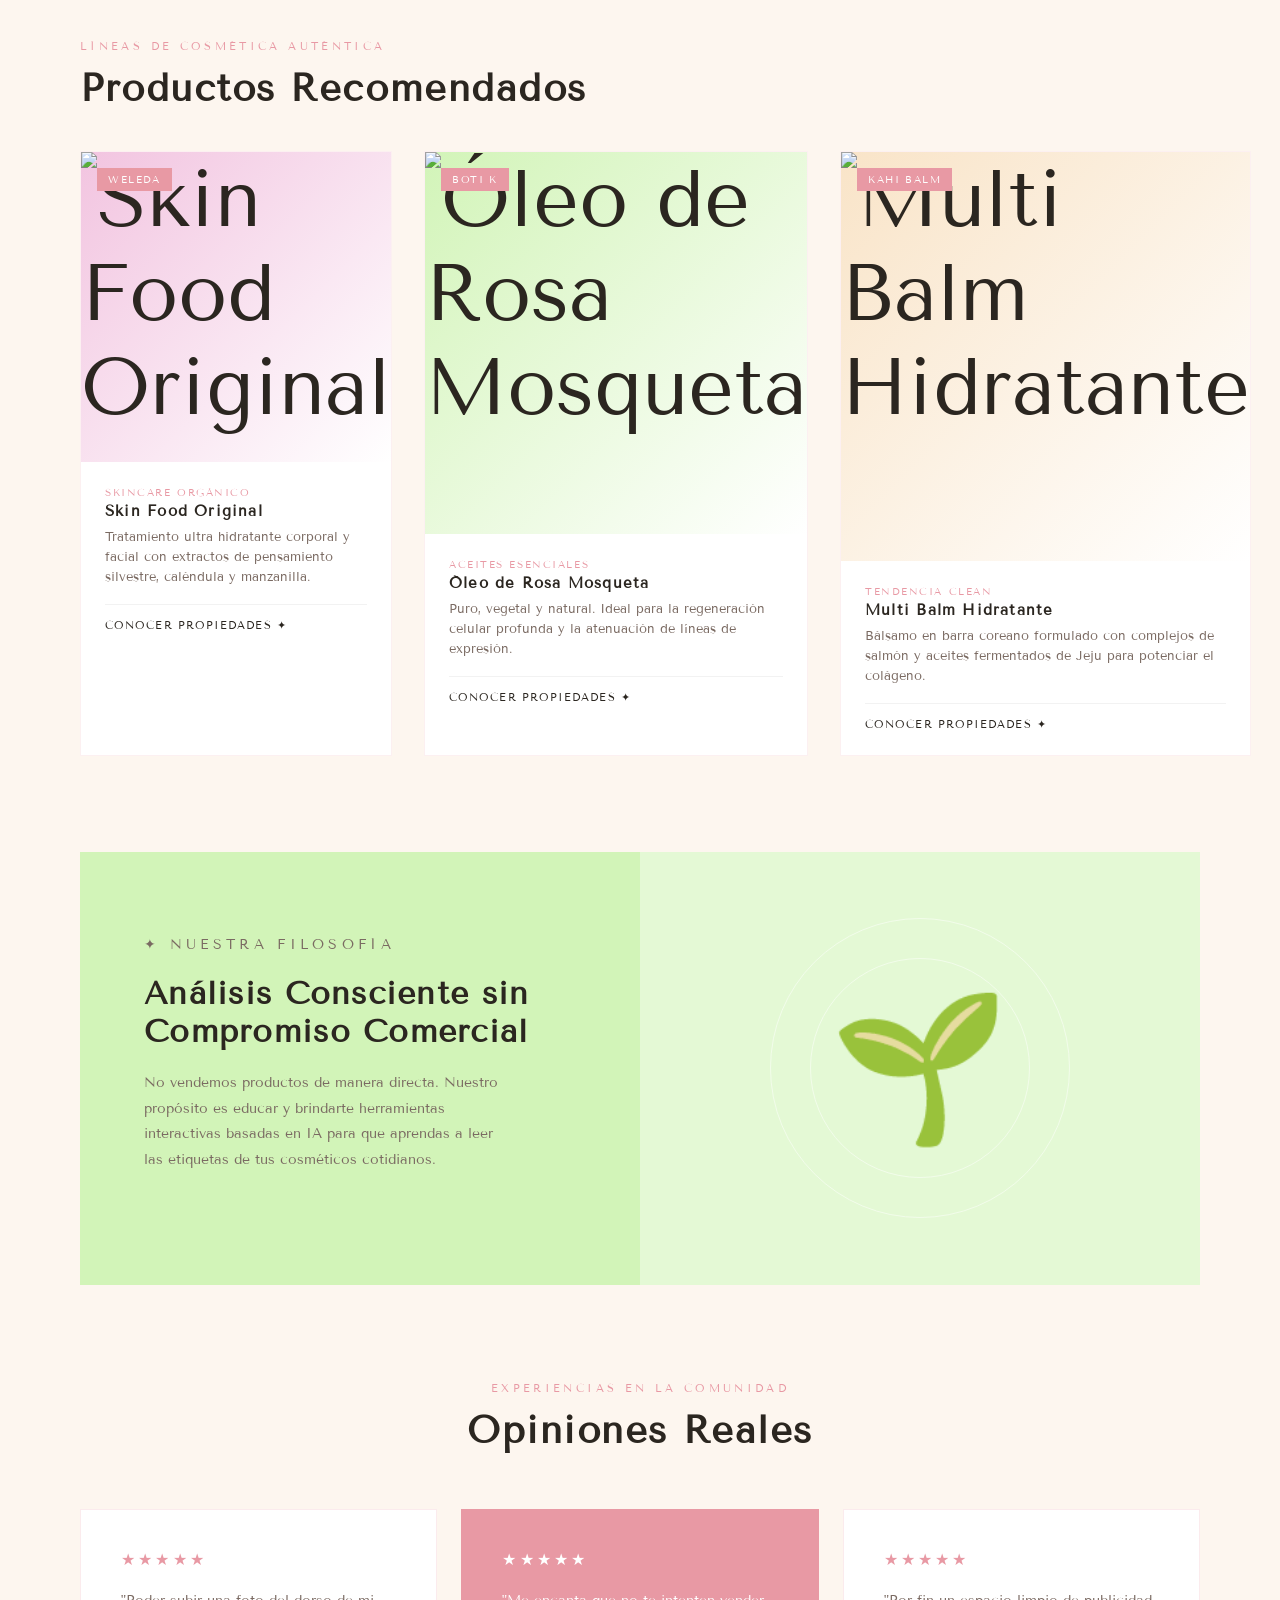
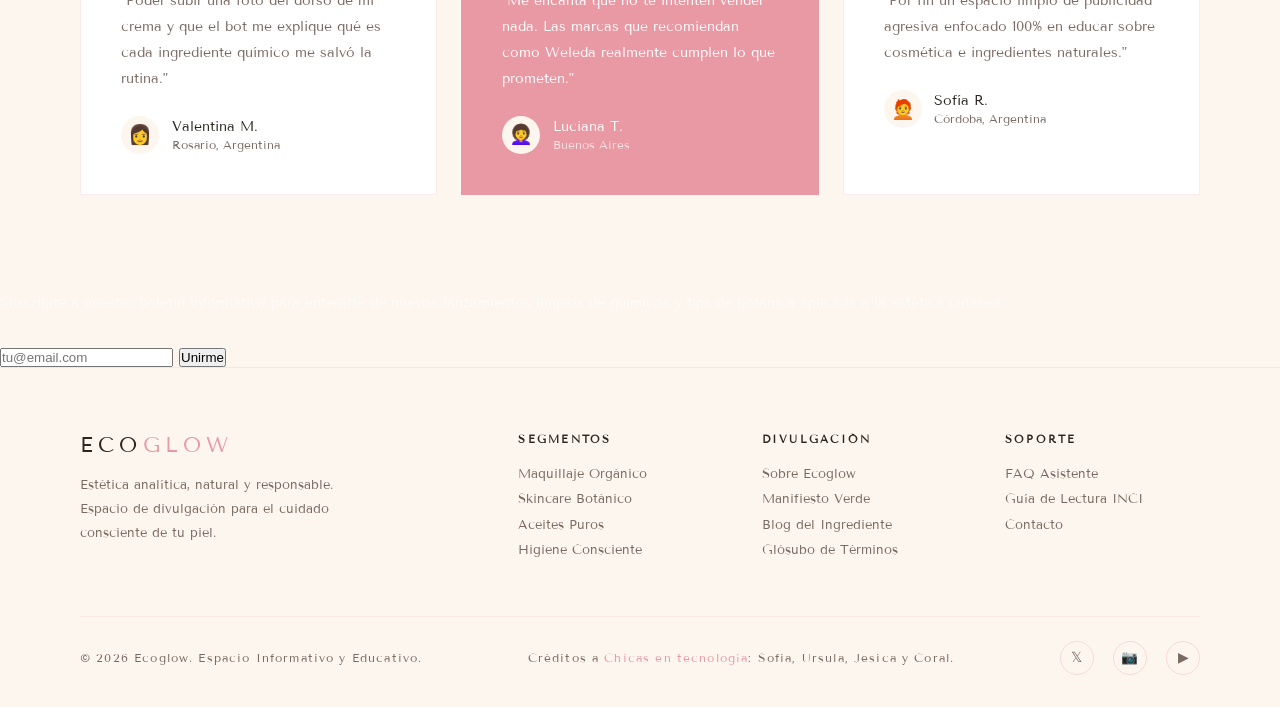
==== commit 2cc170a2: "Update ecoglow.html" ====
--- a/ecoglow.html
+++ b/ecoglow.html
@@ -864,10 +864,11 @@
       </div>
     </div>
     <div class="products-grid">
+      
       <div class="product-card">
         <div class="product-img">
           <div class="product-badge">Weleda</div>
-          🌱
+          <img src="imagenes/weleada.png.png" alt="Skin Food Original" style="width: 100%; height: 100%; object-fit: cover;">
         </div>
         <div class="product-info">
           <p class="product-brand-tag">Skincare Orgánico</p>
@@ -878,10 +879,11 @@
           </div>
         </div>
       </div>
+
       <div class="product-card">
         <div class="product-img">
           <div class="product-badge">Boti K</div>
-          🌹
+          <img src="imagenes/2.rosa.png.png" alt="Óleo de Rosa Mosqueta" style="width: 100%; height: 100%; object-fit: cover;">
         </div>
         <div class="product-info">
           <p class="product-brand-tag">Aceites Esenciales</p>
@@ -892,10 +894,11 @@
           </div>
         </div>
       </div>
+
       <div class="product-card">
         <div class="product-img">
           <div class="product-badge">Kahi Balm</div>
-          ✨
+          <img src="imagenes/3.multibalm.png.png" alt="Multi Balm Hidratante" style="width: 100%; height: 100%; object-fit: cover;">
         </div>
         <div class="product-info">
           <p class="product-brand-tag">Tendencia Clean</p>
@@ -906,6 +909,7 @@
           </div>
         </div>
       </div>
+
     </div>
   </section>
 
@@ -1145,6 +1149,31 @@
         
         chatBox.scrollTop = chatBox.scrollHeight;
     }
+    async function registrarEmail(event) {
+    event.preventDefault(); // Evita que la página se recargue
+    const emailInput = document.getElementById("nl-email");
+    const email = emailInput.value.trim();
+
+    if (!email) return;
+
+    try {
+        // Aquí pondrás la URL que te dé Make, Zapier o tu propio servidor
+        const response = await fetch('TU_URL_DE_CONEXION', {
+            method: 'POST',
+            headers: { 'Content-Type': 'application/json' },
+            body: JSON.stringify({ email: email })
+        });
+
+        if (response.ok) {
+            alert("¡Te suscribiste con éxito a Ecoglow! 🌿");
+            emailInput.value = "";
+        } else {
+            alert("Hubo un error al registrarte. Inténtalo de nuevo.");
+        }
+    } catch (error) {
+        console.error("Error:", error);
+    }
+}
   </script>
 </body>
 </html>
